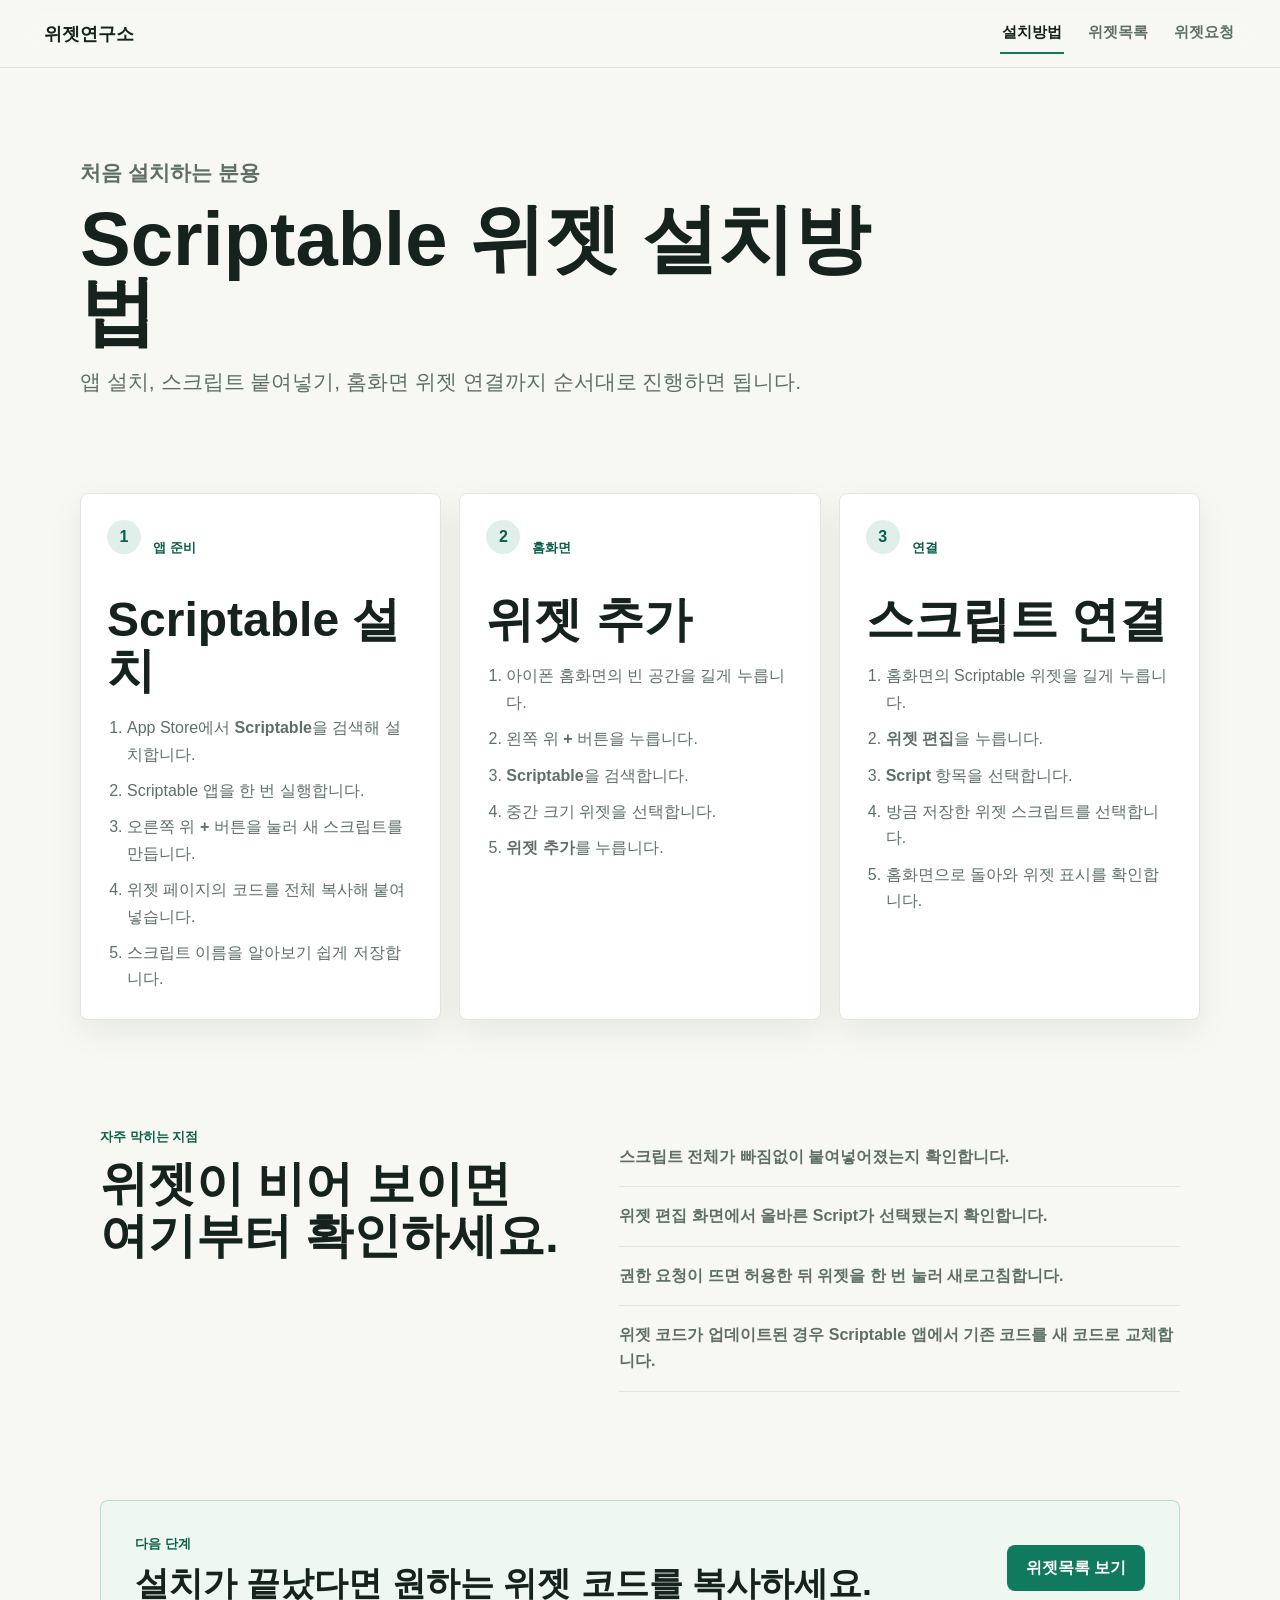
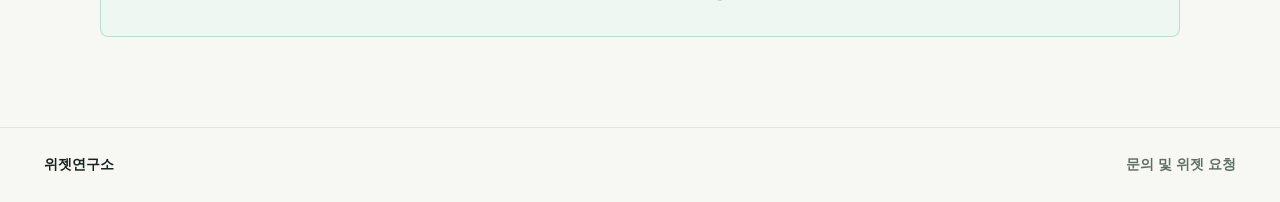
==== install/index.html @ 1bd9e4ed "Initial widgetlab pages site" ====
<!doctype html>
<html lang="ko">
  <head>
    <meta charset="utf-8">
    <meta name="viewport" content="width=device-width, initial-scale=1">
    <title>설치방법 | 위젯연구소</title>
    <meta name="description" content="Scriptable 설치부터 홈화면 위젯 연결까지 따라 하는 아이폰 위젯 설치 가이드.">
    <link rel="stylesheet" href="../assets/styles.css">
  </head>
  <body>
    <header class="site-header">
      <a class="brand" href="../">위젯연구소</a>
      <nav class="nav-links" aria-label="주요 메뉴">
        <a href="../install/" aria-current="page">설치방법</a>
        <a href="../widgets/">위젯목록</a>
        <a href="../request/">위젯요청</a>
      </nav>
    </header>

    <main class="page-shell">
      <section class="page-hero compact-hero">
        <p class="eyebrow">처음 설치하는 분용</p>
        <h1>Scriptable 위젯 설치방법</h1>
        <p>앱 설치, 스크립트 붙여넣기, 홈화면 위젯 연결까지 순서대로 진행하면 됩니다.</p>
      </section>

      <section class="guide-grid" aria-label="설치 단계">
        <article class="guide-step">
          <div class="step-meta">
            <span class="step-number">1</span>
            <p class="eyebrow">앱 준비</p>
          </div>
          <h2>Scriptable 설치</h2>
          <ol>
            <li>App Store에서 <strong>Scriptable</strong>을 검색해 설치합니다.</li>
            <li>Scriptable 앱을 한 번 실행합니다.</li>
            <li>오른쪽 위 <strong>+</strong> 버튼을 눌러 새 스크립트를 만듭니다.</li>
            <li>위젯 페이지의 코드를 전체 복사해 붙여넣습니다.</li>
            <li>스크립트 이름을 알아보기 쉽게 저장합니다.</li>
          </ol>
        </article>

        <article class="guide-step">
          <div class="step-meta">
            <span class="step-number">2</span>
            <p class="eyebrow">홈화면</p>
          </div>
          <h2>위젯 추가</h2>
          <ol>
            <li>아이폰 홈화면의 빈 공간을 길게 누릅니다.</li>
            <li>왼쪽 위 <strong>+</strong> 버튼을 누릅니다.</li>
            <li><strong>Scriptable</strong>을 검색합니다.</li>
            <li>중간 크기 위젯을 선택합니다.</li>
            <li><strong>위젯 추가</strong>를 누릅니다.</li>
          </ol>
        </article>

        <article class="guide-step">
          <div class="step-meta">
            <span class="step-number">3</span>
            <p class="eyebrow">연결</p>
          </div>
          <h2>스크립트 연결</h2>
          <ol>
            <li>홈화면의 Scriptable 위젯을 길게 누릅니다.</li>
            <li><strong>위젯 편집</strong>을 누릅니다.</li>
            <li><strong>Script</strong> 항목을 선택합니다.</li>
            <li>방금 저장한 위젯 스크립트를 선택합니다.</li>
            <li>홈화면으로 돌아와 위젯 표시를 확인합니다.</li>
          </ol>
        </article>
      </section>

      <section class="section note-section">
        <div>
          <p class="eyebrow">자주 막히는 지점</p>
          <h2>위젯이 비어 보이면 여기부터 확인하세요.</h2>
        </div>
        <ul class="check-list">
          <li>스크립트 전체가 빠짐없이 붙여넣어졌는지 확인합니다.</li>
          <li>위젯 편집 화면에서 올바른 Script가 선택됐는지 확인합니다.</li>
          <li>권한 요청이 뜨면 허용한 뒤 위젯을 한 번 눌러 새로고침합니다.</li>
          <li>위젯 코드가 업데이트된 경우 Scriptable 앱에서 기존 코드를 새 코드로 교체합니다.</li>
        </ul>
      </section>

      <section class="section cta-band">
        <div>
          <p class="eyebrow">다음 단계</p>
          <h2>설치가 끝났다면 원하는 위젯 코드를 복사하세요.</h2>
        </div>
        <a class="button primary" href="../widgets/">위젯목록 보기</a>
      </section>
    </main>

    <footer class="site-footer">
      <p>위젯연구소</p>
      <a href="../request/">문의 및 위젯 요청</a>
    </footer>

    <script src="../assets/site.js"></script>
  </body>
</html>
---- assets/styles.css ----
:root {
  color-scheme: light;
  --bg: #f7f8f4;
  --surface: #ffffff;
  --ink: #15221d;
  --muted: #5f6f67;
  --line: #dfe7df;
  --accent: #0f7a5d;
  --accent-strong: #0b5f49;
  --warm: #cf6f45;
  --blue: #2767b1;
  --shadow: 0 18px 50px rgba(21, 34, 29, 0.12);
  --radius: 8px;
  --max: 1120px;
}

* {
  box-sizing: border-box;
}

html {
  scroll-behavior: smooth;
}

body {
  margin: 0;
  background: var(--bg);
  color: var(--ink);
  font-family: -apple-system, BlinkMacSystemFont, "Apple SD Gothic Neo", "Segoe UI", sans-serif;
  letter-spacing: 0;
}

body::selection {
  background: rgba(15, 122, 93, 0.18);
}

a {
  color: inherit;
  text-decoration: none;
}

button,
input {
  font: inherit;
}

button {
  cursor: pointer;
}

:focus-visible {
  outline: 3px solid rgba(207, 111, 69, 0.55);
  outline-offset: 3px;
}

.site-header {
  position: sticky;
  top: 0;
  z-index: 20;
  display: flex;
  align-items: center;
  justify-content: space-between;
  gap: 18px;
  min-height: 68px;
  padding: 0 clamp(18px, 4vw, 44px);
  border-bottom: 1px solid rgba(21, 34, 29, 0.1);
  background: rgba(247, 248, 244, 0.88);
  backdrop-filter: blur(18px);
}

.brand {
  font-size: 18px;
  font-weight: 800;
}

.nav-links {
  display: flex;
  align-items: center;
  gap: clamp(10px, 2vw, 22px);
  color: var(--muted);
  font-size: 15px;
  font-weight: 700;
  white-space: nowrap;
}

.nav-links a {
  padding: 10px 2px;
  border-bottom: 2px solid transparent;
}

.nav-links a:hover,
.nav-links a[aria-current="page"] {
  color: var(--ink);
  border-color: var(--accent);
}

.hero {
  position: relative;
  min-height: clamp(560px, calc(88svh - 68px), 760px);
  display: grid;
  align-items: center;
  padding: clamp(76px, 12vw, 132px) clamp(20px, 6vw, 72px);
  overflow: hidden;
  background-image: url("./widgetlab-hero.png");
  background-position: center;
  background-size: cover;
}

.hero::after {
  content: "";
  position: absolute;
  inset: auto 0 0;
  z-index: 0;
  height: 22%;
  background: linear-gradient(to bottom, rgba(247, 248, 244, 0), var(--bg));
  pointer-events: none;
}

.hero-overlay {
  position: absolute;
  inset: 0;
  z-index: 0;
  background:
    linear-gradient(90deg, rgba(247, 248, 244, 0.98) 0%, rgba(247, 248, 244, 0.78) 34%, rgba(247, 248, 244, 0.15) 72%),
    linear-gradient(0deg, rgba(21, 34, 29, 0.12), rgba(21, 34, 29, 0.02));
  pointer-events: none;
}

.hero-content {
  position: relative;
  z-index: 1;
  width: min(650px, 100%);
  animation: rise-in 580ms ease-out both;
}

.eyebrow {
  margin: 0 0 12px;
  color: var(--accent-strong);
  font-size: 13px;
  font-weight: 800;
  letter-spacing: 0;
  text-transform: none;
}

h1,
h2,
h3,
p {
  margin-top: 0;
}

h1 {
  margin-bottom: 18px;
  font-size: clamp(50px, 9vw, 108px);
  line-height: 0.95;
  letter-spacing: 0;
}

h2 {
  margin-bottom: 18px;
  font-size: clamp(28px, 4vw, 48px);
  line-height: 1.08;
  letter-spacing: 0;
}

h3 {
  margin-bottom: 8px;
  font-size: 20px;
}

.hero-copy,
.page-hero p,
.section-copy {
  color: var(--muted);
  font-size: clamp(17px, 2vw, 21px);
  line-height: 1.65;
}

.hero-actions {
  display: flex;
  flex-wrap: wrap;
  gap: 12px;
  margin-top: 28px;
}

.button,
.copy-button {
  display: inline-flex;
  align-items: center;
  justify-content: center;
  min-height: 46px;
  padding: 0 18px;
  border: 1px solid transparent;
  border-radius: var(--radius);
  font-weight: 800;
  transition: transform 160ms ease, background 160ms ease, border-color 160ms ease, color 160ms ease;
}

.button:hover,
.copy-button:hover {
  transform: translateY(-1px);
}

.button.primary {
  background: var(--accent);
  color: #ffffff;
}

.button.primary:hover {
  background: var(--accent-strong);
}

.button.secondary,
.copy-button {
  border-color: rgba(21, 34, 29, 0.14);
  background: rgba(255, 255, 255, 0.82);
  color: var(--ink);
}

.button.secondary:hover,
.copy-button:hover {
  border-color: rgba(15, 122, 93, 0.35);
}

.copy-button.is-copied,
.button.is-copied {
  background: rgba(15, 122, 93, 0.12);
  color: var(--accent-strong);
}

.section,
.page-shell {
  width: min(var(--max), calc(100% - 40px));
  margin: 0 auto;
}

.section {
  padding: clamp(64px, 10vw, 108px) 0;
}

.intro-section {
  padding-top: clamp(50px, 7vw, 72px);
}

.section-heading {
  width: min(720px, 100%);
  margin-bottom: 34px;
}

.flow-list {
  display: grid;
  grid-template-columns: repeat(3, 1fr);
  gap: 1px;
  overflow: hidden;
  border: 1px solid var(--line);
  border-radius: var(--radius);
  background: var(--line);
  box-shadow: var(--shadow);
}

.flow-item {
  min-height: 230px;
  padding: 28px;
  background: var(--surface);
}

.flow-number,
.step-number {
  display: inline-grid;
  place-items: center;
  width: 34px;
  height: 34px;
  margin-bottom: 22px;
  border-radius: 50%;
  background: rgba(15, 122, 93, 0.12);
  color: var(--accent-strong);
  font-weight: 900;
}

.flow-item p,
.guide-step li,
.check-list li,
.widget-card p,
.share-box p {
  color: var(--muted);
  line-height: 1.65;
}

.split-section {
  display: grid;
  grid-template-columns: minmax(0, 1.1fr) minmax(280px, 0.9fr);
  gap: clamp(28px, 6vw, 72px);
  align-items: start;
  border-top: 1px solid var(--line);
}

.plain-list,
.check-list {
  margin: 0;
  padding: 0;
  list-style: none;
}

.plain-list {
  display: grid;
  gap: 12px;
}

.plain-list a,
.check-list li {
  display: block;
  padding: 16px 0;
  border-bottom: 1px solid var(--line);
  font-weight: 750;
}

.plain-list a::after {
  content: ">";
  float: right;
  color: var(--warm);
}

.page-shell {
  padding-top: clamp(54px, 8vw, 88px);
}

.page-hero {
  width: min(840px, 100%);
  padding-bottom: clamp(42px, 7vw, 72px);
}

.compact-hero h1,
.detail-hero h1 {
  font-size: clamp(42px, 7vw, 76px);
}

.guide-grid {
  display: grid;
  grid-template-columns: repeat(3, 1fr);
  gap: 18px;
}

.guide-step,
.widget-card,
.share-box {
  border: 1px solid var(--line);
  border-radius: var(--radius);
  background: var(--surface);
  box-shadow: 0 12px 34px rgba(21, 34, 29, 0.07);
}

.guide-step {
  padding: 26px;
}

.step-meta {
  display: flex;
  align-items: center;
  gap: 12px;
  margin-bottom: 18px;
}

.step-meta .eyebrow {
  margin: 0;
}

.guide-step ol {
  margin: 0;
  padding-left: 20px;
}

.guide-step li + li {
  margin-top: 10px;
}

.note-section {
  display: grid;
  grid-template-columns: minmax(0, 0.9fr) minmax(320px, 1.1fr);
  gap: clamp(28px, 5vw, 60px);
}

.cta-band {
  display: flex;
  align-items: center;
  justify-content: space-between;
  gap: 24px;
  margin-bottom: clamp(52px, 8vw, 90px);
  padding: 34px;
  border: 1px solid rgba(15, 122, 93, 0.22);
  border-radius: var(--radius);
  background: #eef7f1;
}

.cta-band h2 {
  margin-bottom: 0;
  font-size: clamp(24px, 3vw, 34px);
}

.tool-row {
  margin-bottom: 26px;
}

.search-field {
  display: grid;
  gap: 8px;
  width: min(480px, 100%);
  color: var(--muted);
  font-size: 14px;
  font-weight: 800;
}

.search-field input {
  width: 100%;
  min-height: 50px;
  border: 1px solid var(--line);
  border-radius: var(--radius);
  background: var(--surface);
  color: var(--ink);
  padding: 0 16px;
}

.widget-list {
  display: grid;
  gap: 14px;
  padding-bottom: clamp(68px, 9vw, 112px);
}

.widget-card {
  display: grid;
  grid-template-columns: minmax(0, 1fr) auto;
  gap: 24px;
  align-items: center;
  padding: 24px;
}

.widget-card[hidden] {
  display: none;
}

.widget-card h2 {
  margin-bottom: 8px;
  font-size: clamp(24px, 4vw, 34px);
}

.text-link {
  color: var(--accent-strong);
  font-weight: 900;
}

.text-link::after {
  content: " >";
  color: var(--warm);
}

.detail-page {
  width: min(980px, calc(100% - 40px));
}

.detail-hero {
  width: min(760px, 100%);
}

.code-section {
  margin-bottom: clamp(44px, 7vw, 84px);
}

.code-heading {
  display: flex;
  align-items: end;
  justify-content: space-between;
  gap: 20px;
  margin-bottom: 14px;
}

.code-heading h2 {
  margin-bottom: 0;
  font-size: clamp(26px, 4vw, 42px);
}

.code-block {
  margin: 0;
  max-height: 620px;
  overflow: auto;
  border: 1px solid #1e2c27;
  border-radius: var(--radius);
  background: #111b17;
  color: #e7f2ec;
  box-shadow: var(--shadow);
}

.code-block code {
  display: block;
  min-width: 680px;
  padding: 24px;
  font-family: "SFMono-Regular", Consolas, "Liberation Mono", monospace;
  font-size: 13px;
  line-height: 1.7;
}

.detail-notes {
  border-top: 1px solid var(--line);
}

.share-box {
  display: flex;
  align-items: center;
  justify-content: space-between;
  gap: 20px;
  padding: 22px;
}

.share-box p {
  margin: 0;
}

.narrow-code {
  width: min(760px, 100%);
  margin-left: 0;
}

.site-footer {
  display: flex;
  align-items: center;
  justify-content: space-between;
  gap: 18px;
  padding: 28px clamp(20px, 4vw, 44px);
  border-top: 1px solid var(--line);
  color: var(--muted);
  font-size: 14px;
}

.site-footer p {
  margin: 0;
  font-weight: 900;
  color: var(--ink);
}

.site-footer a {
  font-weight: 800;
}

@keyframes rise-in {
  from {
    opacity: 0;
    transform: translateY(18px);
  }
  to {
    opacity: 1;
    transform: translateY(0);
  }
}

@media (max-width: 860px) {
  .site-header {
    align-items: flex-start;
    flex-direction: column;
    justify-content: center;
    min-height: 86px;
    padding-top: 12px;
    padding-bottom: 12px;
  }

  .nav-links {
    width: 100%;
    overflow-x: auto;
    padding-bottom: 2px;
  }

  .hero {
    min-height: clamp(560px, calc(88svh - 86px), 740px);
    align-items: end;
    background-position: 68% center;
  }

  .hero-overlay {
    background:
      linear-gradient(0deg, rgba(247, 248, 244, 0.98) 0%, rgba(247, 248, 244, 0.86) 46%, rgba(247, 248, 244, 0.2) 100%),
      linear-gradient(0deg, rgba(21, 34, 29, 0.18), rgba(21, 34, 29, 0));
  }

  .flow-list,
  .guide-grid,
  .split-section,
  .note-section {
    grid-template-columns: 1fr;
  }

  .flow-item {
    min-height: auto;
  }

  .cta-band,
  .share-box,
  .widget-card {
    align-items: stretch;
    flex-direction: column;
    grid-template-columns: 1fr;
  }

  .cta-band {
    padding: 24px;
  }
}

@media (max-width: 520px) {
  .section,
  .page-shell,
  .detail-page {
    width: min(100% - 28px, var(--max));
  }

  .hero {
    padding: 48px 16px;
    background-position: 58% center;
  }

  h1 {
    font-size: clamp(42px, 16vw, 64px);
  }

  .hero-actions,
  .button,
  .copy-button {
    width: 100%;
  }

  .button,
  .copy-button {
    min-height: 48px;
  }

  .code-heading {
    align-items: stretch;
    flex-direction: column;
  }

  .code-block code {
    min-width: 590px;
    padding: 18px;
    font-size: 12px;
  }

  .site-footer {
    align-items: flex-start;
    flex-direction: column;
  }
}
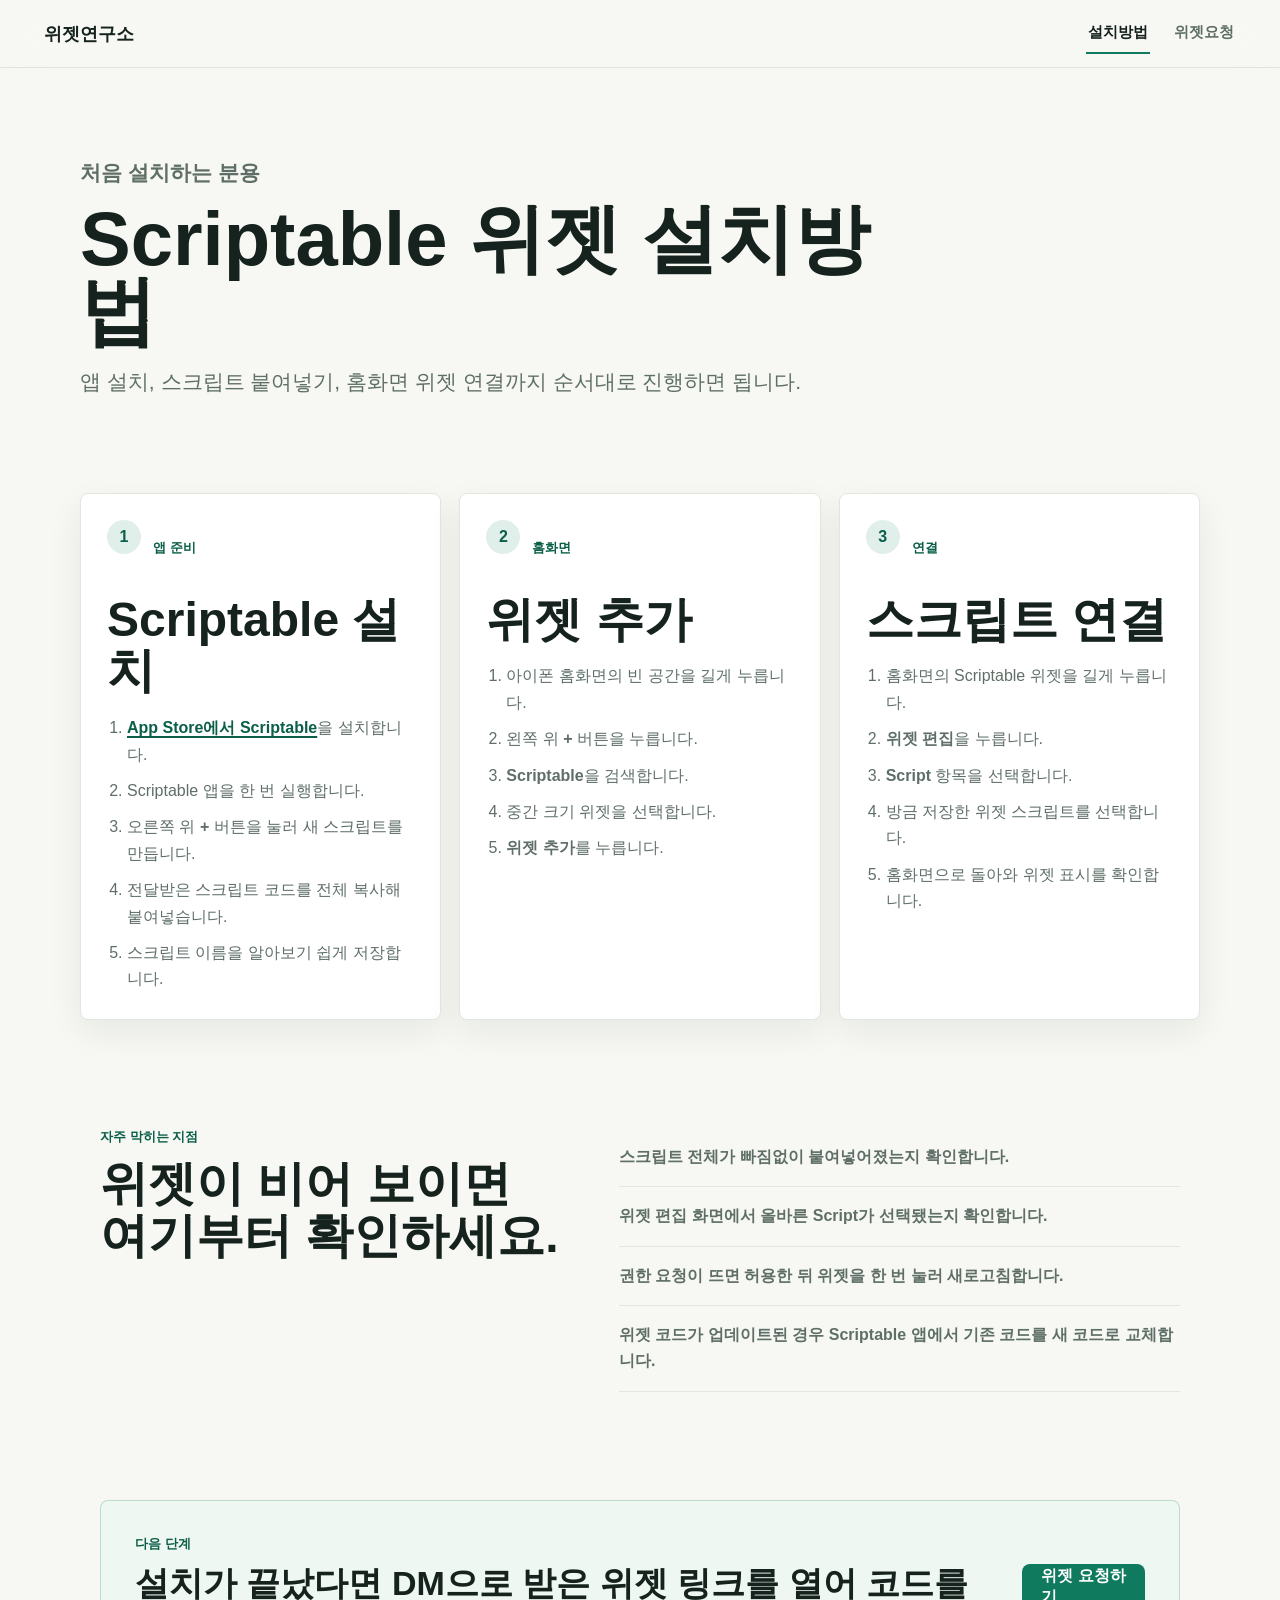
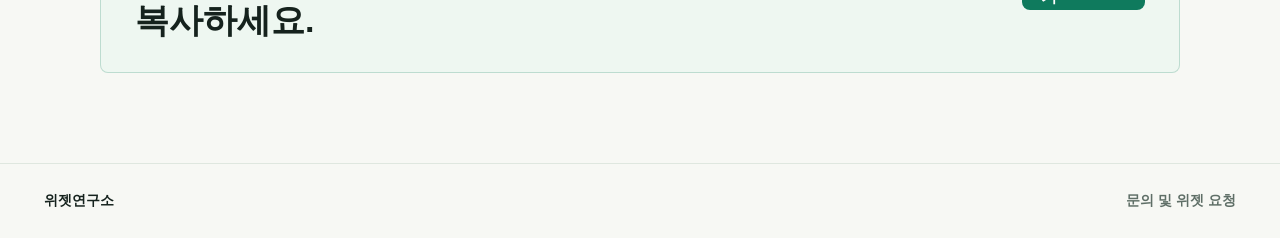
==== commit 4f3885aa: "Hide public widget list" ====
--- a/install/index.html
+++ b/install/index.html
@@ -12,7 +12,6 @@
       <a class="brand" href="../">위젯연구소</a>
       <nav class="nav-links" aria-label="주요 메뉴">
         <a href="../install/" aria-current="page">설치방법</a>
-        <a href="../widgets/">위젯목록</a>
         <a href="../request/">위젯요청</a>
       </nav>
     </header>
@@ -32,10 +31,10 @@
           </div>
           <h2>Scriptable 설치</h2>
           <ol>
-            <li>App Store에서 <strong>Scriptable</strong>을 검색해 설치합니다.</li>
+            <li><a class="inline-link" href="https://apps.apple.com/kr/app/scriptable/id1405459188">App Store에서 Scriptable</a>을 설치합니다.</li>
             <li>Scriptable 앱을 한 번 실행합니다.</li>
             <li>오른쪽 위 <strong>+</strong> 버튼을 눌러 새 스크립트를 만듭니다.</li>
-            <li>위젯 페이지의 코드를 전체 복사해 붙여넣습니다.</li>
+            <li>전달받은 스크립트 코드를 전체 복사해 붙여넣습니다.</li>
             <li>스크립트 이름을 알아보기 쉽게 저장합니다.</li>
           </ol>
         </article>
@@ -87,9 +86,9 @@
       <section class="section cta-band">
         <div>
           <p class="eyebrow">다음 단계</p>
-          <h2>설치가 끝났다면 원하는 위젯 코드를 복사하세요.</h2>
+          <h2>설치가 끝났다면 DM으로 받은 위젯 링크를 열어 코드를 복사하세요.</h2>
         </div>
-        <a class="button primary" href="../widgets/">위젯목록 보기</a>
+        <a class="button primary" href="../request/">위젯 요청하기</a>
       </section>
     </main>
 
--- a/assets/styles.css
+++ b/assets/styles.css
@@ -39,6 +39,14 @@
   text-decoration: none;
 }
 
+.inline-link {
+  color: var(--accent-strong);
+  font-weight: 850;
+  text-decoration: underline;
+  text-decoration-thickness: 2px;
+  text-underline-offset: 3px;
+}
+
 button,
 input {
   font: inherit;
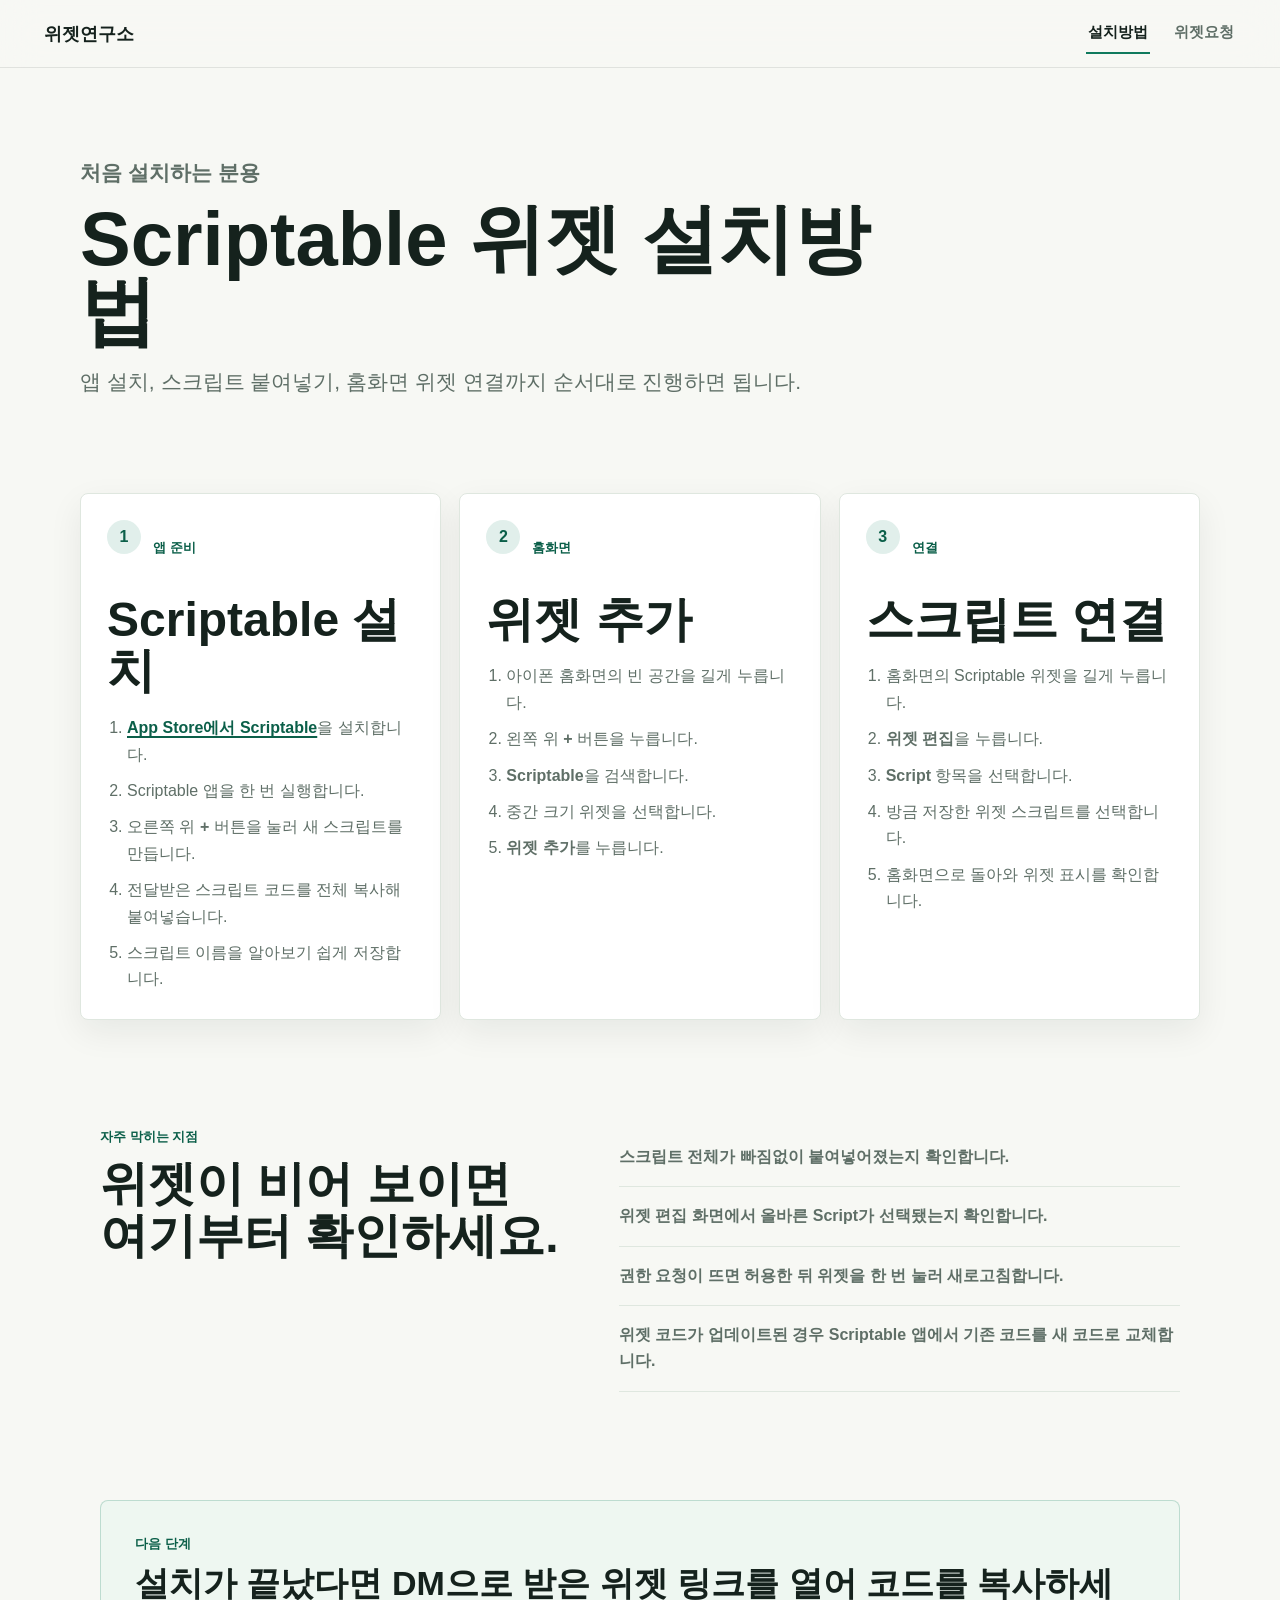
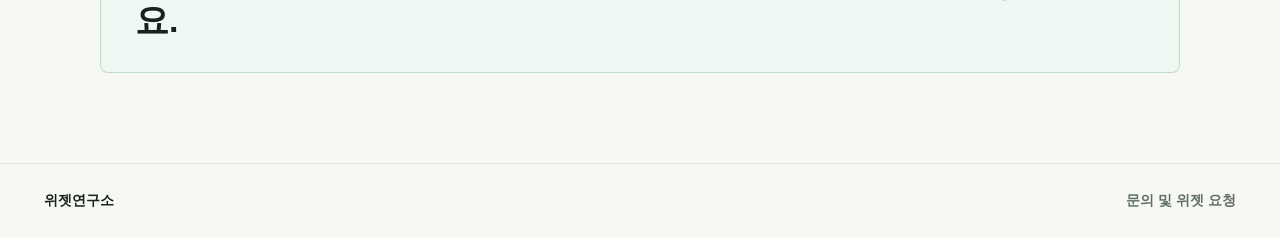
==== commit d08b7983: "Remove install page request CTA" ====
--- a/install/index.html
+++ b/install/index.html
@@ -88,7 +88,6 @@
           <p class="eyebrow">다음 단계</p>
           <h2>설치가 끝났다면 DM으로 받은 위젯 링크를 열어 코드를 복사하세요.</h2>
         </div>
-        <a class="button primary" href="../request/">위젯 요청하기</a>
       </section>
     </main>
 
--- a/assets/styles.css
+++ b/assets/styles.css
@@ -498,6 +498,7 @@
 
 .code-block code {
   display: block;
+  min-height: 180px;
   min-width: 680px;
   padding: 24px;
   font-family: "SFMono-Regular", Consolas, "Liberation Mono", monospace;
